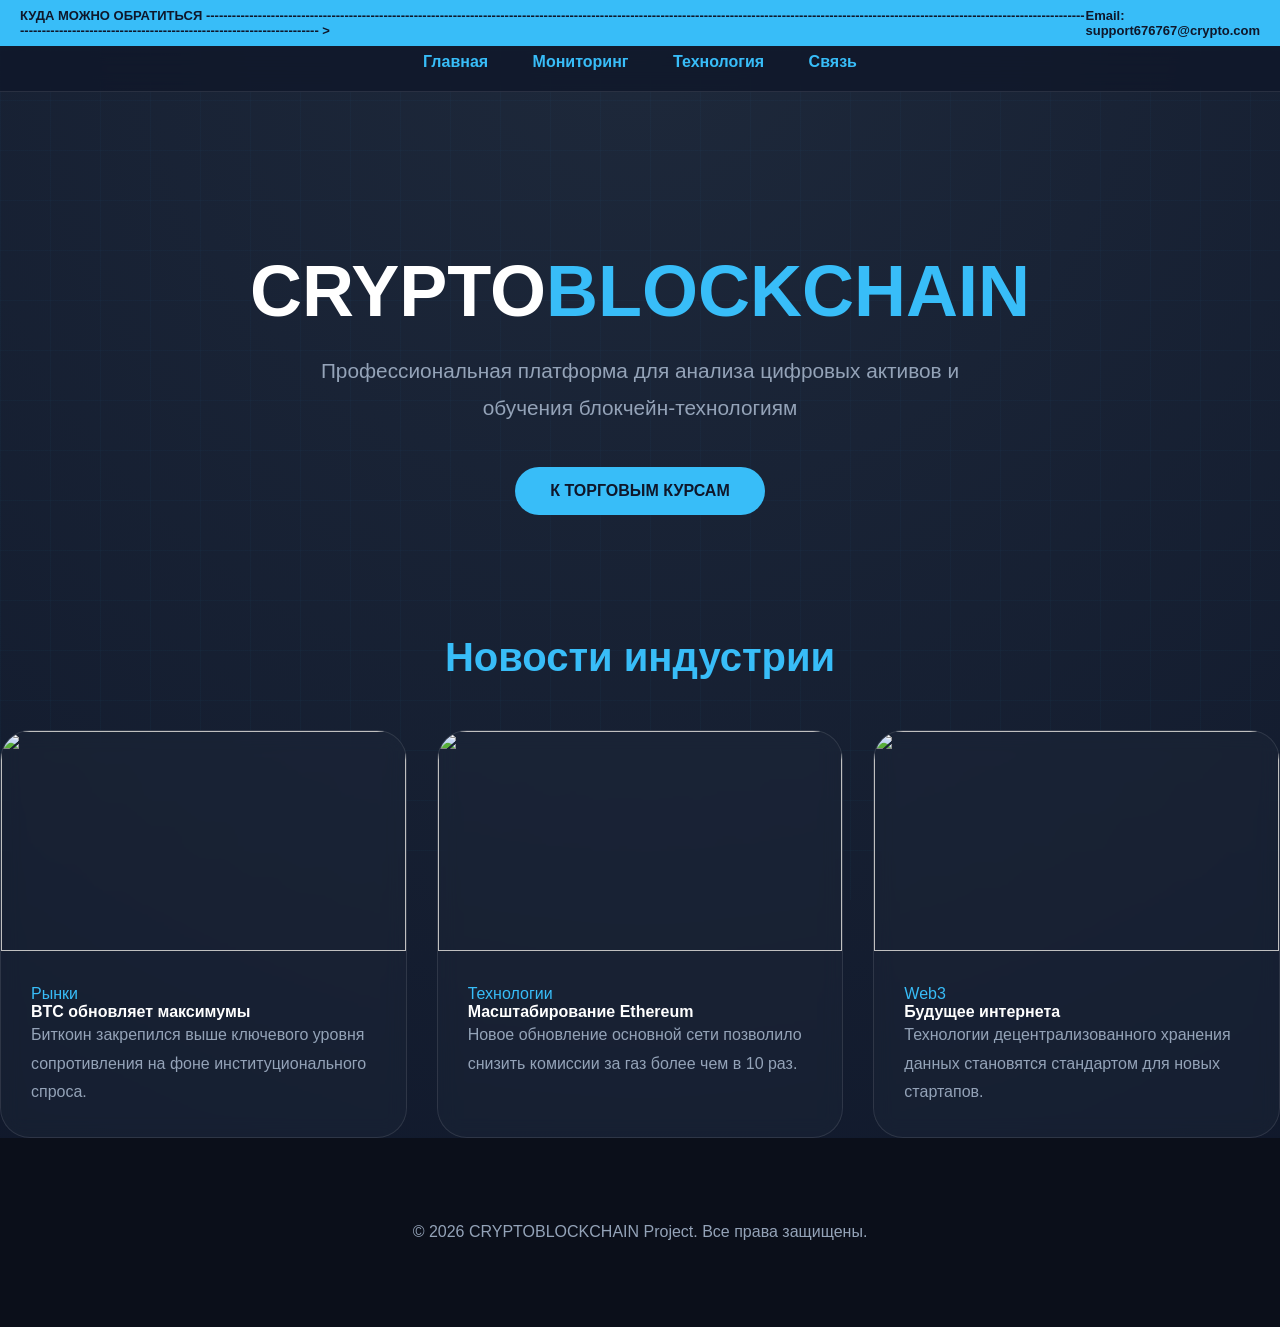
==== index.html @ 44e25651 "Add files via upload" ====
<!DOCTYPE html>
<html lang="ru">
<head>
    <meta charset="UTF-8">
    <meta name="viewport" content="width=device-width, initial-scale=1.0">
    <title>CryptoWorld | Главная</title>

    <link rel="stylesheet" href="style.css">
</head>
<body>

    <div class="top-bar">
        <div>
            КУДА МОЖНО ОБРАТИТЬСЯ [base64] >
        </div>

        <div>
            Email:
            <a href="mailto:support676767@crypto.com">
                support676767@crypto.com
            </a>
        </div>
    </div>

    <nav>
        <a href="index.html">Главная</a>
        <a href="market.html">Мониторинг</a>
        <a href="about.html">Технология</a>
        <a href="svaz.html">Связь</a>
    </nav>

    <header class="hero">
        <h1>CRYPTO<span>BLOCKCHAIN</span></h1>

        <p style="color: #94a3b8; font-size: 1.3rem; max-width: 700px; margin: 20px auto;">
            Профессиональная платформа для анализа цифровых активов и обучения блокчейн-технологиям
        </p>

        <a href="market.html" class="btn-main">
            К ТОРГОВЫМ КУРСАМ
        </a>
    </header>

    <section class="news-container">

        <h2 style="text-align:center; font-size:2.5rem; margin-bottom:50px;">
            Новости индустрии
        </h2>

        <div class="news-grid">

            <div class="news-card">
                <img src="https://avatars.mds.yandex.net/i?id=8a75555bac7b1f1047ce433e8d324b3a_l-5246802-images-thumbs&n=13" class="news-img">

                <div class="news-body">
                    <span class="news-tag">Рынки</span>

                    <h4>BTC обновляет максимумы</h4>

                    <p>
                        Биткоин закрепился выше ключевого уровня сопротивления на фоне институционального спроса.
                    </p>
                </div>
            </div>

            <div class="news-card">
                <img src="https://avatars.mds.yandex.net/i?id=8d658c4572abcf509e3383d3b723fd7c_l-4117467-images-thumbs&n=13" class="news-img">

                <div class="news-body">
                    <span class="news-tag">Технологии</span>

                    <h4>Масштабирование Ethereum</h4>

                    <p>
                        Новое обновление основной сети позволило снизить комиссии за газ более чем в 10 раз.
                    </p>
                </div>
            </div>

            <div class="news-card">
                <img src="https://s.yimg.com/ny/api/res/1.2/urgopi1UKgX8iRvAyv2l9A--/YXBwaWQ9aGlnaGxhbmRlcjt3PTEyMDA7aD02NzQ7Y2Y9d2VicA--/https://media.zenfs.com/en/explore_252/409117172fa15466b654fa577de4dc9b" class="news-img">

                <div class="news-body">
                    <span class="news-tag">Web3</span>

                    <h4>Будущее интернета</h4>

                    <p>
                        Технологии децентрализованного хранения данных становятся стандартом для новых стартапов.
                    </p>
                </div>
            </div>

        </div>

    </section>

    <footer>
        <p>&copy; 2026 CRYPTOBLOCKCHAIN Project. Все права защищены.</p>
    </footer>

</body>
</html>
---- style.css ----
*{
margin:0;
padding:0;
box-sizing:border-box;
scroll-behavior:smooth;
}

body{
font-family:'Segoe UI',sans-serif;
background:#0f172a;
color:#fff;
overflow-x:hidden;
background:radial-gradient(circle at top center,#1e293b 0%,#0f172a 100%);
}

body::before{
content:"";
position:fixed;
inset:0;
background-image:
linear-gradient(rgba(56,189,248,.03) 1px,transparent 1px),
linear-gradient(90deg,rgba(56,189,248,.03) 1px,transparent 1px);
background-size:50px 50px;
z-index:-1;
}

nav{
position:fixed;
top:33px;
width:100%;
padding:20px;
text-align:center;
background:rgba(15,23,42,.8);
backdrop-filter:blur(10px);
border-bottom:1px solid rgba(255,255,255,.1);
z-index:1000;
}

nav a{
color:#38bdf8;
margin:0 20px;
text-decoration:none;
font-weight:bold;
transition:.3s;
}

nav a:hover{
color:#fff;
}

.top-bar{
position:fixed;
top:0;
width:100%;
padding:8px 20px;
display:flex;
justify-content:space-between;
background:#38bdf8;
color:#0f172a;
font-size:13px;
font-weight:bold;
z-index:1001;
}

.top-bar a{
color:#0f172a;
text-decoration:none;
}

.hero{
padding:250px 20px 120px;
text-align:center;
}

.hero h1{
font-size:4.5rem;
}

.hero span,
h2,
.news-tag,
.price,
.card i{
color:#38bdf8;
}

.btn-main,
.contact-btn{
display:inline-block;
margin-top:20px;
padding:15px 35px;
border-radius:50px;
background:#38bdf8;
color:#0f172a;
font-weight:bold;
text-decoration:none;
transition:.3s;
}

.btn-main:hover,
.card:hover{
transform:translateY(-10px);
}

.container,
.content{
max-width:1100px;
margin:auto;
padding:150px 20px;
text-align:center;
}

.news-grid,
.crypto-grid,
.grid{
display:grid;
gap:30px;
}

.news-grid{
grid-template-columns:repeat(auto-fit,minmax(320px,1fr));
}

.crypto-grid{
grid-template-columns:repeat(auto-fit,minmax(280px,1fr));
}

.grid{
grid-template-columns:1fr 1fr;
}

.news-card,
.card,
.section,
.mini-card{
background:rgba(30,41,59,.4);
backdrop-filter:blur(10px);
border-radius:30px;
border:1px solid rgba(255,255,255,.1);
}

.news-card,
.card{
overflow:hidden;
transition:.3s;
}

.news-card:hover,
.card:hover{
border-color:#38bdf8;
box-shadow:0 0 40px rgba(56,189,248,.3);
}

.news-img{
width:100%;
height:220px;
object-fit:cover;
}

.news-body,
.section,
.card{
padding:30px;
}

p{
color:#94a3b8;
line-height:1.8;
}

.mini-card{
border-left:5px solid #38bdf8;
}

.ticker{
font-size:14px;
color:#64748b;
letter-spacing:2px;
}

.price{
font-size:48px;
font-family:monospace;
font-weight:900;
}

.change-tag{
display:inline-block;
margin-top:20px;
padding:6px 16px;
border-radius:12px;
background:#10b981;
color:#0f172a;
font-weight:bold;
}

footer{
padding:80px;
text-align:center;
background:#0b0f1a;
color:#475569;
}
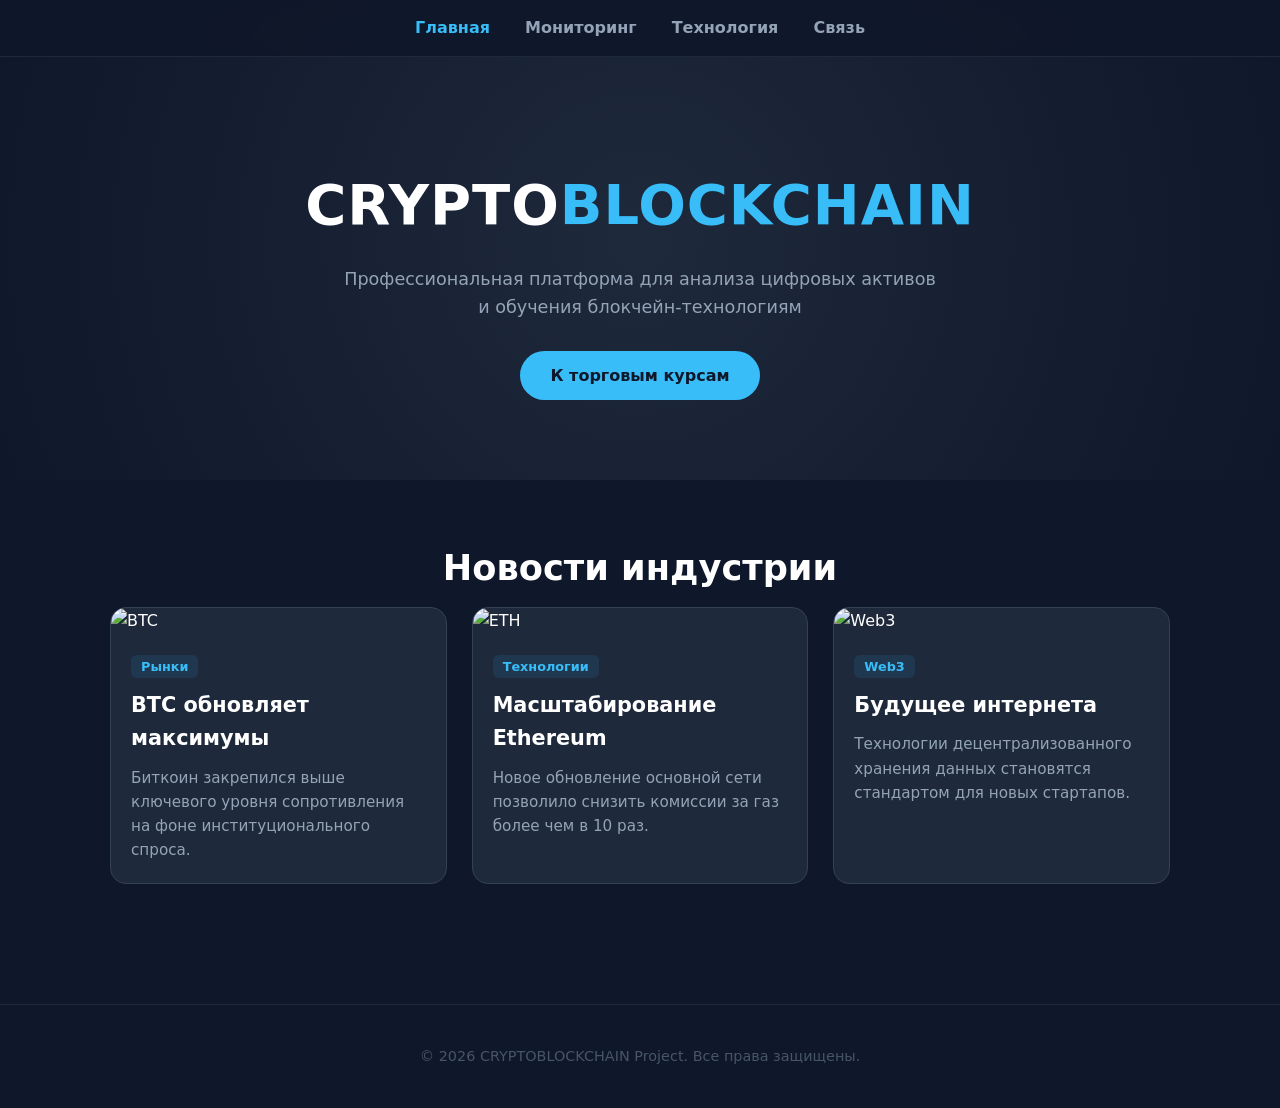
==== commit a6d47ef4: "Add files via upload" ====
--- a/index.html
+++ b/index.html
@@ -4,100 +4,58 @@
     <meta charset="UTF-8">
     <meta name="viewport" content="width=device-width, initial-scale=1.0">
     <title>CryptoWorld | Главная</title>
-
     <link rel="stylesheet" href="style.css">
 </head>
 <body>
 
-    <div class="top-bar">
-        <div>
-            КУДА МОЖНО ОБРАТИТЬСЯ [base64] >
+    <nav>
+        <div class="nav-container">
+            <a href="index.html" class="active">Главная</a>
+            <a href="market.html">Мониторинг</a>
+            <a href="about.html">Технология</a>
+            <a href="svaz.html">Связь</a>
         </div>
-
-        <div>
-            Email:
-            <a href="mailto:support676767@crypto.com">
-                support676767@crypto.com
-            </a>
-        </div>
-    </div>
-
-    <nav>
-        <a href="index.html">Главная</a>
-        <a href="market.html">Мониторинг</a>
-        <a href="about.html">Технология</a>
-        <a href="svaz.html">Связь</a>
     </nav>
 
     <header class="hero">
         <h1>CRYPTO<span>BLOCKCHAIN</span></h1>
-
-        <p style="color: #94a3b8; font-size: 1.3rem; max-width: 700px; margin: 20px auto;">
-            Профессиональная платформа для анализа цифровых активов и обучения блокчейн-технологиям
-        </p>
-
-        <a href="market.html" class="btn-main">
-            К ТОРГОВЫМ КУРСАМ
-        </a>
+        <p>Профессиональная платформа для анализа цифровых активов и обучения блокчейн-технологиям</p>
+        <a href="market.html" class="btn">К торговым курсам</a>
     </header>
 
-    <section class="news-container">
-
-        <h2 style="text-align:center; font-size:2.5rem; margin-bottom:50px;">
-            Новости индустрии
-        </h2>
-
-        <div class="news-grid">
-
-            <div class="news-card">
-                <img src="https://avatars.mds.yandex.net/i?id=8a75555bac7b1f1047ce433e8d324b3a_l-5246802-images-thumbs&n=13" class="news-img">
-
-                <div class="news-body">
-                    <span class="news-tag">Рынки</span>
-
-                    <h4>BTC обновляет максимумы</h4>
-
-                    <p>
-                        Биткоин закрепился выше ключевого уровня сопротивления на фоне институционального спроса.
-                    </p>
+    <main class="container">
+        <h2>Новости индустрии</h2>
+        <div class="grid">
+            <div class="card">
+                <img src="https://avatars.mds.yandex.net/i?id=8a75555bac7b1f1047ce433e8d324b3a_l-5246802-images-thumbs&n=13" alt="BTC" class="card-img">
+                <div class="card-body">
+                    <span class="tag">Рынки</span>
+                    <h3>BTC обновляет максимумы</h3>
+                    <p>Биткоин закрепился выше ключевого уровня сопротивления на фоне институционального спроса.</p>
                 </div>
             </div>
-
-            <div class="news-card">
-                <img src="https://avatars.mds.yandex.net/i?id=8d658c4572abcf509e3383d3b723fd7c_l-4117467-images-thumbs&n=13" class="news-img">
-
-                <div class="news-body">
-                    <span class="news-tag">Технологии</span>
-
-                    <h4>Масштабирование Ethereum</h4>
-
-                    <p>
-                        Новое обновление основной сети позволило снизить комиссии за газ более чем в 10 раз.
-                    </p>
+            <div class="card">
+                <img src="https://avatars.mds.yandex.net/i?id=8d658c4572abcf509e3383d3b723fd7c_l-4117467-images-thumbs&n=13" alt="ETH" class="card-img">
+                <div class="card-body">
+                    <span class="tag">Технологии</span>
+                    <h3>Масштабирование Ethereum</h3>
+                    <p>Новое обновление основной сети позволило снизить комиссии за газ более чем в 10 раз.</p>
                 </div>
             </div>
-
-            <div class="news-card">
-                <img src="https://s.yimg.com/ny/api/res/1.2/urgopi1UKgX8iRvAyv2l9A--/YXBwaWQ9aGlnaGxhbmRlcjt3PTEyMDA7aD02NzQ7Y2Y9d2VicA--/https://media.zenfs.com/en/explore_252/409117172fa15466b654fa577de4dc9b" class="news-img">
-
-                <div class="news-body">
-                    <span class="news-tag">Web3</span>
-
-                    <h4>Будущее интернета</h4>
-
-                    <p>
-                        Технологии децентрализованного хранения данных становятся стандартом для новых стартапов.
-                    </p>
+            <div class="card">
+                <img src="https://s.yimg.com/ny/api/res/1.2/urgopi1UKgX8iRvAyv2l9A--/YXBwaWQ9aGlnaGxhbmRlcjt3PTEyMDA7aD02NzQ7Y2Y9d2VicA--/https://media.zenfs.com/en/explore_252/409117172fa15466b654fa577de4dc9b" alt="Web3" class="card-img">
+                <div class="card-body">
+                    <span class="tag">Web3</span>
+                    <h3>Будущее интернета</h3>
+                    <p>Технологии децентрализованного хранения данных становятся стандартом для новых стартапов.</p>
                 </div>
             </div>
-
         </div>
-
-    </section>
+    </main>
 
     <footer>
         <p>&copy; 2026 CRYPTOBLOCKCHAIN Project. Все права защищены.</p>
     </footer>
 
 </body>
-</html>+</html>
--- a/style.css
+++ b/style.css
@@ -1,202 +1,229 @@
-*{
-margin:0;
-padding:0;
-box-sizing:border-box;
-scroll-behavior:smooth;
-}
-
-body{
-font-family:'Segoe UI',sans-serif;
-background:#0f172a;
-color:#fff;
-overflow-x:hidden;
-background:radial-gradient(circle at top center,#1e293b 0%,#0f172a 100%);
-}
-
-body::before{
-content:"";
-position:fixed;
-inset:0;
-background-image:
-linear-gradient(rgba(56,189,248,.03) 1px,transparent 1px),
-linear-gradient(90deg,rgba(56,189,248,.03) 1px,transparent 1px);
-background-size:50px 50px;
-z-index:-1;
-}
-
-nav{
-position:fixed;
-top:33px;
-width:100%;
-padding:20px;
-text-align:center;
-background:rgba(15,23,42,.8);
-backdrop-filter:blur(10px);
-border-bottom:1px solid rgba(255,255,255,.1);
-z-index:1000;
-}
-
-nav a{
-color:#38bdf8;
-margin:0 20px;
-text-decoration:none;
-font-weight:bold;
-transition:.3s;
-}
-
-nav a:hover{
-color:#fff;
-}
-
-.top-bar{
-position:fixed;
-top:0;
-width:100%;
-padding:8px 20px;
-display:flex;
-justify-content:space-between;
-background:#38bdf8;
-color:#0f172a;
-font-size:13px;
-font-weight:bold;
-z-index:1001;
-}
-
-.top-bar a{
-color:#0f172a;
-text-decoration:none;
-}
-
-.hero{
-padding:250px 20px 120px;
-text-align:center;
-}
-
-.hero h1{
-font-size:4.5rem;
-}
-
-.hero span,
-h2,
-.news-tag,
-.price,
-.card i{
-color:#38bdf8;
-}
-
-.btn-main,
-.contact-btn{
-display:inline-block;
-margin-top:20px;
-padding:15px 35px;
-border-radius:50px;
-background:#38bdf8;
-color:#0f172a;
-font-weight:bold;
-text-decoration:none;
-transition:.3s;
-}
-
-.btn-main:hover,
-.card:hover{
-transform:translateY(-10px);
-}
-
-.container,
-.content{
-max-width:1100px;
-margin:auto;
-padding:150px 20px;
-text-align:center;
-}
-
-.news-grid,
-.crypto-grid,
-.grid{
-display:grid;
-gap:30px;
-}
-
-.news-grid{
-grid-template-columns:repeat(auto-fit,minmax(320px,1fr));
-}
-
-.crypto-grid{
-grid-template-columns:repeat(auto-fit,minmax(280px,1fr));
-}
-
-.grid{
-grid-template-columns:1fr 1fr;
-}
-
-.news-card,
-.card,
-.section,
-.mini-card{
-background:rgba(30,41,59,.4);
-backdrop-filter:blur(10px);
-border-radius:30px;
-border:1px solid rgba(255,255,255,.1);
-}
-
-.news-card,
-.card{
-overflow:hidden;
-transition:.3s;
-}
-
-.news-card:hover,
-.card:hover{
-border-color:#38bdf8;
-box-shadow:0 0 40px rgba(56,189,248,.3);
-}
-
-.news-img{
-width:100%;
-height:220px;
-object-fit:cover;
-}
-
-.news-body,
-.section,
-.card{
-padding:30px;
-}
-
-p{
-color:#94a3b8;
-line-height:1.8;
-}
-
-.mini-card{
-border-left:5px solid #38bdf8;
-}
-
-.ticker{
-font-size:14px;
-color:#64748b;
-letter-spacing:2px;
-}
-
-.price{
-font-size:48px;
-font-family:monospace;
-font-weight:900;
-}
-
-.change-tag{
-display:inline-block;
-margin-top:20px;
-padding:6px 16px;
-border-radius:12px;
-background:#10b981;
-color:#0f172a;
-font-weight:bold;
-}
-
-footer{
-padding:80px;
-text-align:center;
-background:#0b0f1a;
-color:#475569;
-}+/* Базовые настройки */
+* {
+    margin: 0;
+    padding: 0;
+    box-sizing: border-box;
+    font-family: 'Segoe UI', system-ui, sans-serif;
+}
+
+body {
+    background: #0f172a;
+    color: #ffffff;
+    line-height: 1.6;
+}
+
+/* Навигационная панель */
+nav {
+    position: fixed;
+    top: 0;
+    width: 100%;
+    background: rgba(15, 23, 42, 0.9);
+    backdrop-filter: blur(8px);
+    border-bottom: 1px solid #1e293b;
+    z-index: 1000;
+}
+
+.nav-container {
+    max-width: 1100px;
+    margin: 0 auto;
+    padding: 15px 20px;
+    text-align: center;
+}
+
+nav a {
+    color: #94a3b8;
+    text-decoration: none;
+    margin: 0 15px;
+    font-weight: 600;
+    transition: 0.2s;
+}
+
+nav a:hover, nav a.active {
+    color: #38bdf8;
+}
+
+/* Главный баннер (Hero) */
+.hero {
+    padding: 160px 20px 80px;
+    text-align: center;
+    background: radial-gradient(circle at center, #1e293b 0%, #0f172a 100%);
+}
+
+.hero h1 {
+    font-size: 3.5rem;
+    letter-spacing: 1px;
+    margin-bottom: 15px;
+}
+
+.hero h1 span, h2 span {
+    color: #38bdf8;
+}
+
+.hero p {
+    color: #94a3b8;
+    max-width: 600px;
+    margin: 0 auto 30px;
+    font-size: 1.1rem;
+}
+
+/* Контейнеры контента */
+.container {
+    max-width: 1100px;
+    margin: 0 auto;
+    padding: 60px 20px;
+    text-align: center;
+}
+
+.page-start {
+    padding-top: 140px; /* Отступ сверху, чтобы меню не перекрывало заголовок */
+}
+
+.container h2 {
+    font-size: 2.2rem;
+    margin-bottom: 10px;
+}
+
+.container > p {
+    color: #94a3b8;
+    margin-bottom: 40px;
+}
+
+/* Адаптивная сетка и Карточки */
+.grid {
+    display: grid;
+    grid-template-columns: repeat(auto-fit, minmax(280px, 1fr));
+    gap: 25px;
+}
+
+.card {
+    background: #1e293b;
+    border: 1px solid #334155;
+    border-radius: 16px;
+    overflow: hidden;
+    text-align: left;
+    transition: transform 0.3s, border-color 0.3s;
+}
+
+.card:hover {
+    transform: translateY(-5px);
+    border-color: #38bdf8;
+}
+
+/* Внутренности карточек новостей */
+.card-img {
+    width: 100%;
+    height: 200px;
+    object-fit: cover;
+}
+
+.card-body {
+    padding: 20px;
+}
+
+.card-body h3 {
+    margin: 10px 0;
+    font-size: 1.3rem;
+}
+
+.card-body p {
+    color: #94a3b8;
+    font-size: 0.95rem;
+}
+
+/* Специфичные карточки */
+.tech-card {
+    padding: 25px;
+    border-top: 4px solid #38bdf8;
+}
+
+.tech-card p {
+    color: #94a3b8;
+    margin-top: 10px;
+}
+
+.market-card {
+    padding: 25px;
+    display: flex;
+    flex-direction: column;
+    gap: 10px;
+}
+
+.link-card {
+    padding: 30px 20px;
+    text-align: center;
+    text-decoration: none;
+    color: #fff;
+}
+
+/* Элементы UI (Кнопки, Теги, Иконки) */
+.btn {
+    display: inline-block;
+    background: #38bdf8;
+    color: #0f172a;
+    padding: 12px 30px;
+    border-radius: 30px;
+    font-weight: bold;
+    text-decoration: none;
+    transition: 0.2s;
+}
+
+.btn:hover {
+    background: #7dd3fc;
+}
+
+.btn.small {
+    padding: 8px 20px;
+    font-size: 0.9rem;
+    margin-top: 15px;
+    width: 100%;
+}
+
+.tag {
+    background: rgba(56, 189, 248, 0.1);
+    color: #38bdf8;
+    padding: 4px 10px;
+    border-radius: 6px;
+    font-size: 0.8rem;
+    font-weight: bold;
+}
+
+.ticker {
+    font-size: 0.85rem;
+    color: #64748b;
+    font-weight: bold;
+}
+
+.price {
+    font-size: 2rem;
+    font-weight: bold;
+    color: #38bdf8;
+}
+
+.badge {
+    align-self: flex-start;
+    padding: 4px 10px;
+    border-radius: 6px;
+    font-size: 0.85rem;
+    font-weight: bold;
+}
+
+.badge.success {
+    background: rgba(16, 185, 129, 0.1);
+    color: #10b981;
+}
+
+.icon {
+    font-size: 3rem;
+    color: #38bdf8;
+    margin-bottom: 15px;
+}
+
+/* Подвал */
+footer {
+    padding: 40px 20px;
+    text-align: center;
+    color: #475569;
+    font-size: 0.9rem;
+    border-top: 1px solid #1e293b;
+    margin-top: 60px;
+}
